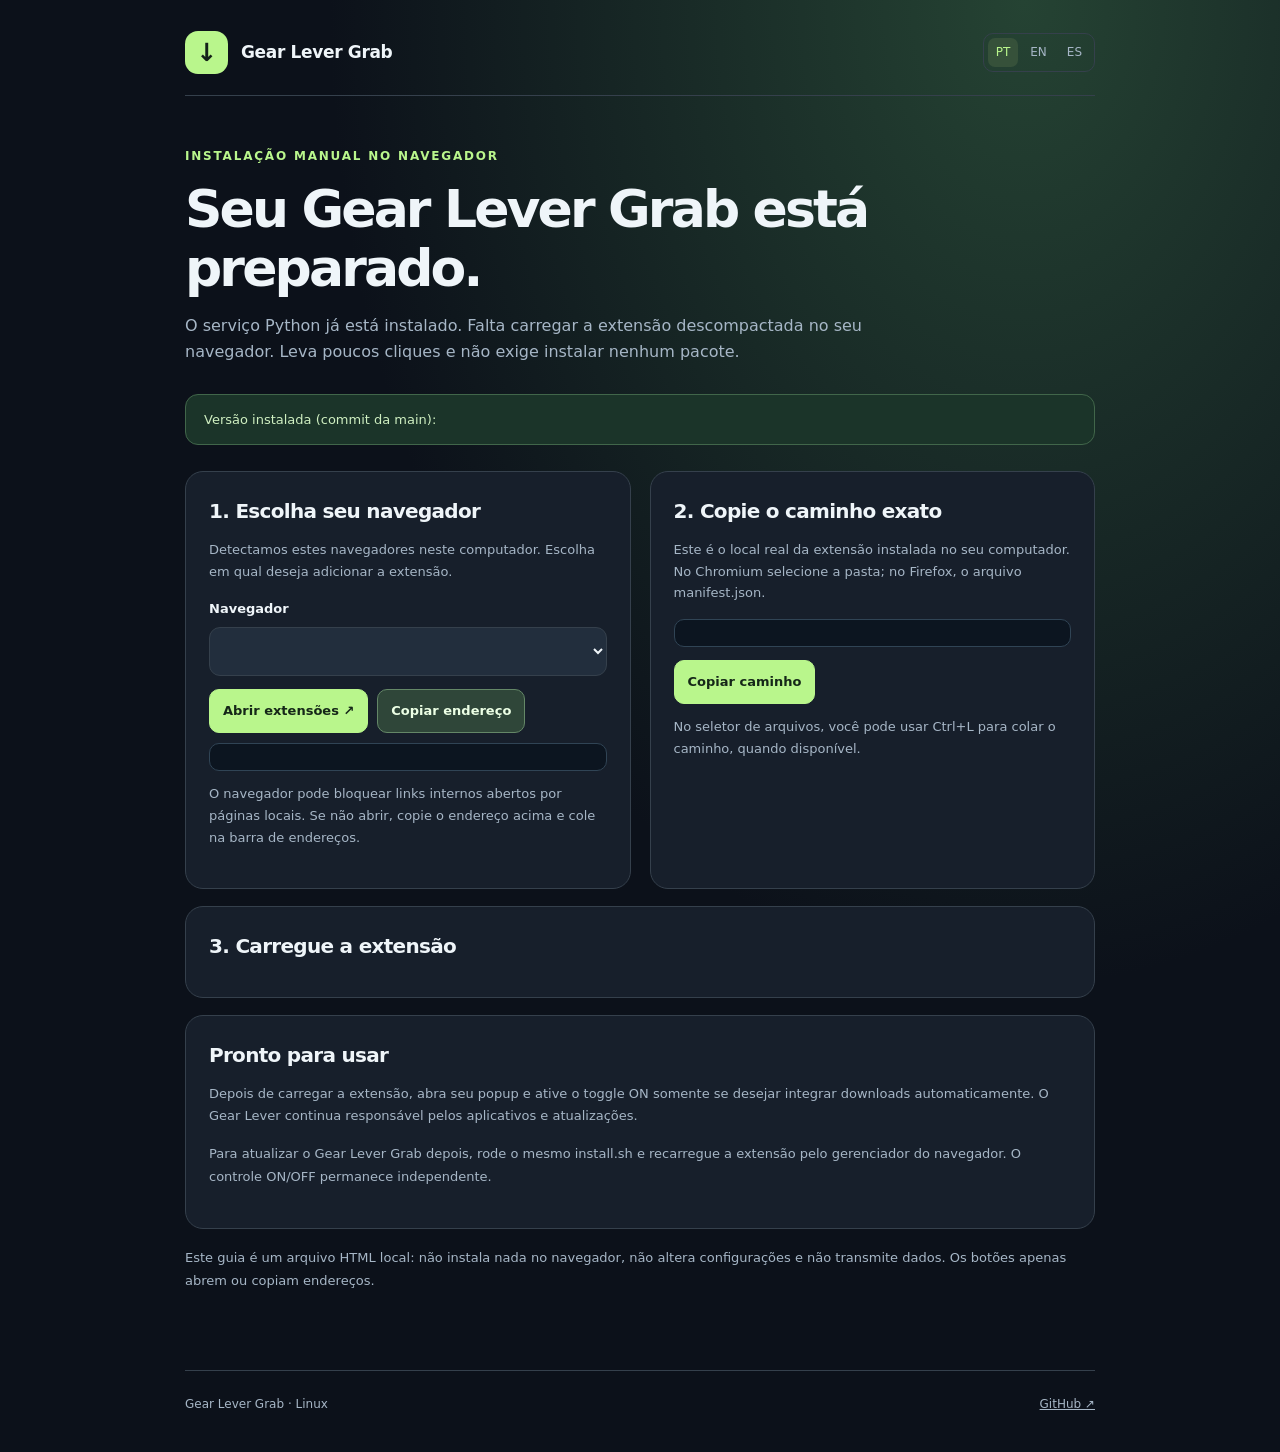
==== scripts/install-guide-template.html @ 5051a0ba "feat(installer): unpacked-only extensions and local multilingual setup guide" ====
<!doctype html>
<html lang="pt-BR">
<head>
  <meta charset="utf-8">
  <meta name="viewport" content="width=device-width,initial-scale=1">
  <meta name="color-scheme" content="dark">
  <title>Gear Lever Grab · Installation Guide</title>
  <style>
    :root {color-scheme:dark;font-family:system-ui,-apple-system,BlinkMacSystemFont,"Segoe UI",sans-serif;--bg:#0c111a;--card:#171f2b;--line:#35404c;--text:#eff5f9;--muted:#a6b6c6;--accent:#b9f68c}
    *{box-sizing:border-box}
    body{margin:0;min-height:100vh;background:radial-gradient(ellipse at 80% 0%,#254333 0%,transparent 48%),var(--bg);color:var(--text);line-height:1.65}
    a{color:inherit}
    button,select{font:inherit}
    button{cursor:pointer}
    button:focus-visible,select:focus-visible,a:focus-visible{outline:3px solid var(--accent);outline-offset:3px}
    .shell{width:min(910px,calc(100% - 36px));margin-inline:auto}
    header{display:flex;align-items:center;justify-content:space-between;gap:16px;padding:31px 0 21px;border-bottom:1px solid var(--line)}
    .brand{display:flex;align-items:center;gap:13px;font-size:17px;font-weight:800;letter-spacing:-.02em}
    .mark{width:43px;height:43px;display:grid;place-items:center;border-radius:13px;background:var(--accent);color:#142119;font-size:25px}
    .lang{display:flex;gap:4px;padding:4px;border:1px solid var(--line);border-radius:10px}
    .lang button{background:transparent;border:0;color:var(--muted);border-radius:7px;font-size:12px;padding:5px 8px}
    .lang button[aria-pressed=true]{background:#36513a;color:var(--accent)}
    main{padding-block:46px 64px}
    .eyebrow{font-size:12px;letter-spacing:.15em;font-weight:900;color:var(--accent);text-transform:uppercase}
    h1{font-size:clamp(32px,5vw,52px);line-height:1.12;letter-spacing:-.055em;margin:12px 0 15px;max-width:690px}
    .lead{max-width:740px;color:var(--muted);font-size:16px;margin-bottom:28px}
    .status{padding:14px 18px;background:#1b3429;border:1px solid #41664a;border-radius:13px;color:#cfefc1;font-size:13px;margin-bottom:26px}
    .grid{display:grid;grid-template-columns:1fr 1fr;gap:19px}
    .panel{border:1px solid var(--line);border-radius:18px;background:var(--card);padding:23px;margin-bottom:17px}
    .panel h2{font-size:20px;letter-spacing:-.035em;margin:0 0 11px}
    .panel p{color:var(--muted);font-size:13px;margin:0 0 16px}
    label{display:block;font-size:13px;font-weight:750;margin-bottom:8px}
    select{width:100%;border-radius:11px;background:#222e3d;border:1px solid var(--line);padding:13px;color:var(--text)}
    .path{background:#0c1520;border:1px solid #304455;padding:13px;line-height:1.65;font-size:12px;font-family:ui-monospace,SFMono-Regular,Consolas,monospace;word-break:break-all;border-radius:10px;color:#d3f7bb;margin-top:10px}
    .btns{display:flex;flex-wrap:wrap;gap:9px;margin-top:13px}
    .btn{display:inline-flex;align-items:center;gap:7px;justify-content:center;text-align:center;border:1px solid #648767;border-radius:10px;padding:10px 13px;font-size:13px;font-weight:750;background:#2f4639;color:#ecffe5;text-decoration:none}
    .btn-primary{background:var(--accent);color:#152718;border-color:var(--accent)}
    .btn:hover{filter:brightness(1.12)}
    .note{font-size:12px;color:var(--muted);line-height:1.7}
    ol{counter-reset:step;padding:0;margin:0;list-style:none}
    ol li{position:relative;padding:0 0 20px 52px;color:var(--muted);font-size:14px}
    ol li:last-child{padding-bottom:2px}
    ol li::before{counter-increment:step;content:counter(step,decimal-leading-zero);position:absolute;left:0;top:0;display:grid;place-items:center;border:1px solid #507153;color:var(--accent);background:#24372c;border-radius:50%;width:36px;height:36px;font-weight:800;font-size:12px}
    ol li strong{color:var(--text);display:block;font-size:14px}
    ol li span{display:block}
    .fineprint{font-size:13px;color:var(--muted);line-height:1.8}
    .fineprint code{color:#d0edb8}
    footer{border-top:1px solid var(--line);padding:24px 0 38px;color:var(--muted);font-size:12px;display:flex;justify-content:space-between;flex-wrap:wrap;gap:16px}
    .sr-only{position:absolute;width:1px;height:1px;padding:0;margin:-1px;overflow:hidden;clip:rect(0,0,0,0);white-space:nowrap;border:0}
    @media(max-width:730px){.grid{grid-template-columns:1fr}main{padding-top:28px}.panel{padding:19px}.lead{font-size:14px}header{padding-top:18px}.btns .btn{flex:1}}
  </style>
</head>
<body>
  <header class="shell">
    <div class="brand"><span class="mark" aria-hidden="true">↓</span>Gear Lever Grab</div>
    <div class="lang" role="group" aria-label="Language">
      <button type="button" data-lang="pt-BR" aria-pressed="true">PT</button>
      <button type="button" data-lang="en" aria-pressed="false">EN</button>
      <button type="button" data-lang="es" aria-pressed="false">ES</button>
    </div>
  </header>
  <main class="shell">
    <span class="eyebrow" data-text="eyebrow">INSTALAÇÃO MANUAL NO NAVEGADOR</span>
    <h1 data-text="title">Seu Gear Lever Grab está preparado.</h1>
    <p class="lead" data-text="intro">O serviço Python já está instalado. Falta carregar a extensão descompactada no seu navegador. Leva poucos cliques e não exige instalar nenhum pacote.</p>
    <div class="status"><span data-text="ready">Versão instalada (commit da main):</span> <strong id="commit"></strong></div>
    <div class="grid">
      <section class="panel">
        <h2 data-text="browserTitle">1. Escolha seu navegador</h2>
        <p data-text="browserIntro">Detectamos estes navegadores neste computador. Escolha em qual deseja adicionar a extensão.</p>
        <label for="browser" data-text="browserLabel">Navegador</label>
        <select id="browser"></select>
        <div class="btns">
          <a href="edge://extensions/" target="_blank" rel="noopener noreferrer" class="btn btn-primary" id="open-browser-page" data-text="openSettings">Abrir extensões ↗</a>
          <button type="button" class="btn" id="copy-url" data-text="copyUrl">Copiar endereço</button>
        </div>
        <div class="path" id="browser-url" aria-label="Extensions page address"></div>
        <p class="note" style="margin-top:12px" data-text="browserNote">O navegador pode bloquear links internos abertos por páginas locais. Se não abrir, copie o endereço acima e cole na barra de endereços.</p>
      </section>
      <section class="panel">
        <h2 data-text="pathTitle">2. Copie o caminho exato</h2>
        <p data-text="pathIntro">Este é o local real da extensão instalada no seu computador. No Chromium selecione a pasta; no Firefox, o arquivo manifest.json.</p>
        <div class="path" id="extension-path" aria-label="Local extension path"></div>
        <div class="btns"><button type="button" class="btn btn-primary" id="copy-path" data-text="copyPath">Copiar caminho</button></div>
        <p class="note" style="margin-top:12px" data-text="pathNote">No seletor de arquivos, você pode usar Ctrl+L para colar o caminho, quando disponível.</p>
      </section>
    </div>
    <section class="panel">
      <h2 data-text="stepsTitle">3. Carregue a extensão</h2>
      <ol id="steps"></ol>
    </section>
    <section class="panel">
      <h2 data-text="nextTitle">Pronto para usar</h2>
      <p data-text="nextText">Depois de carregar a extensão, abra seu popup e ative o toggle ON somente se desejar integrar downloads automaticamente. O Gear Lever continua responsável pelos aplicativos e atualizações.</p>
      <p class="fineprint" data-text="updates">Para atualizar o Gear Lever Grab depois, rode o mesmo install.sh e recarregue a extensão pelo gerenciador do navegador. O controle ON/OFF permanece independente.</p>
    </section>
    <p class="fineprint" data-text="privacy">Este guia é um arquivo HTML local: não instala nada no navegador, não altera configurações e não transmite dados. Os botões apenas abrem ou copiam endereços.</p>
    <p id="copy-status" class="sr-only" role="status" aria-live="polite"></p>
  </main>
  <footer class="shell"><span>Gear Lever Grab · Linux</span><a href="https://github.com/zonaro/gear-lever-grab" target="_blank" rel="noopener noreferrer">GitHub ↗</a></footer>
  <script type="application/json" id="guide-data">__GLG_INSTALLATION_DATA__</script>
  <script>
  (() => {
    "use strict";
    const data = JSON.parse(document.getElementById('guide-data').textContent);
    const $ = id => document.getElementById(id);
    const strings = {
      'pt-BR': {
        eyebrow:'INSTALAÇÃO MANUAL NO NAVEGADOR',title:'Seu Gear Lever Grab está preparado.',
        intro:'O serviço Python já está instalado. Falta carregar a extensão descompactada no navegador. Leva poucos cliques e não exige pacotes adicionais.',
        ready:'Versão instalada (commit da main):',
        browserTitle:'1. Escolha seu navegador',browserIntro:'Navegadores detectados neste computador. Selecione onde deseja carregar a extensão.',browserLabel:'Navegador',
        openSettings:'Abrir extensões ↗',copyUrl:'Copiar endereço',
        browserNote:'Links para páginas internas podem ser bloqueados a partir de arquivos locais. Se não abrir, copie o endereço e cole na barra do navegador.',
        pathTitle:'2. Copie o caminho exato',pathIntro:'O caminho abaixo é absoluto. No Chromium selecione a pasta; no Firefox selecione o arquivo manifest.json.',copyPath:'Copiar caminho',
        pathNote:'No seletor de arquivos, use Ctrl+L para colar o caminho, quando disponível.',
        stepsTitle:'3. Carregue a extensão',nextTitle:'Pronto para usar',
        nextText:'Abra o popup da extensão e ligue o toggle ON somente quando desejar integrar downloads automaticamente. O Gear Lever continua responsável pelos aplicativos.',
        updates:'Para atualizar depois, rode o mesmo install.sh e recarregue a extensão no navegador. O ON/OFF permanece independente.',
        privacy:'Este é um guia HTML local. Ele não instala extensões, não modifica perfis e não envia dados. Botões apenas abrem ou copiam endereços.',
        copied:'Copiado!',selectCopy:'Selecione o texto e pressione Ctrl+C.',
        chromiumSteps:[
          ['Abra a página de extensões.','Use o botão acima ou cole o endereço na barra do navegador.'],
          ['Ative o Modo do desenvolvedor.','Normalmente há um toggle na própria página.'],
          ['Clique em Carregar sem compactação.','Selecione a pasta exata indicada acima.'],
          ['Confirme o carregamento.','Se necessário, habilite a extensão no navegador; a automação de downloads inicia em OFF.']
        ],
        firefoxSteps:[
          ['Abra about:debugging.','Use o botão acima ou cole o endereço na barra do navegador.'],
          ['Selecione Este Firefox.','Clique em Carregar extensão temporária.'],
          ['Selecione o arquivo manifest.json.','Use o caminho exato exibido acima.'],
          ['Confirme a instalação.','Sem assinatura AMO, a extensão temporária precisa ser recarregada ao reiniciar o Firefox.']
        ],
        noBrowser:'Chromium / Edge (manual)',firefoxManual:'Firefox (manual)'
      },
      en: {
        eyebrow:'MANUAL BROWSER INSTALLATION',title:'Gear Lever Grab is ready.',
        intro:'The Python bridge is installed. You only need to load the unpacked extension in your browser. No extension packages or system policy changes.',
        ready:'Installed revision (main commit):',
        browserTitle:'1. Select your browser',browserIntro:'Browsers detected on this computer. Choose where to load the extension.',browserLabel:'Browser',
        openSettings:'Open extensions ↗',copyUrl:'Copy address',
        browserNote:'Browsers may block internal-page links opened from local files. If it fails, copy the address and paste it into the address bar.',
        pathTitle:'2. Copy the exact path',pathIntro:'This is the actual absolute path. Select the directory for Chromium browsers, or manifest.json for Firefox.',copyPath:'Copy path',
        pathNote:'In the file chooser, try Ctrl+L to paste the path when supported.',
        stepsTitle:'3. Load the extension',nextTitle:'Ready to go',
        nextText:'Open the extension popup and turn ON only when you want to integrate downloads automatically. Gear Lever remains responsible for installed apps.',
        updates:'To update later, run the same install.sh and reload the extension in your browser. The ON/OFF setting is independent.',
        privacy:'This local HTML guide does not install extensions, modify browser profiles or send data. Buttons only open or copy addresses.',
        copied:'Copied!',selectCopy:'Select the text and press Ctrl+C.',
        chromiumSteps:[
          ['Open your browser extensions page.','Use the button above, or paste the URL into the address bar.'],
          ['Enable Developer mode.','There is usually a toggle on the extensions page.'],
          ['Click Load unpacked.','Select the exact directory shown above.'],
          ['Confirm the installation.','Enable the extension if required; download automation stays OFF until you enable it.']
        ],
        firefoxSteps:[
          ['Open about:debugging.','Use the button or paste the address into the URL bar.'],
          ['Choose This Firefox.','Click Load Temporary Add-on.'],
          ['Select manifest.json.','Choose the exact file shown above.'],
          ['Confirm installation.','Unsigned temporary add-ons must be reloaded after Firefox restarts.']
        ],
        noBrowser:'Chromium / Edge (manual)',firefoxManual:'Firefox (manual)'
      },
      es: {
        eyebrow:'INSTALACIÓN MANUAL EN EL NAVEGADOR',title:'Gear Lever Grab está preparado.',
        intro:'El servicio Python ya está instalado. Solo falta cargar la extensión descomprimida. No se requieren paquetes ni cambios en las políticas del navegador.',
        ready:'Versión instalada (commit de main):',
        browserTitle:'1. Elige tu navegador',browserIntro:'Navegadores detectados en este equipo. Elige dónde cargar la extensión.',browserLabel:'Navegador',
        openSettings:'Abrir extensiones ↗',copyUrl:'Copiar dirección',
        browserNote:'Los navegadores pueden bloquear enlaces internos desde archivos locales. Si falla, copia la dirección y pégala en la barra del navegador.',
        pathTitle:'2. Copia la ruta exacta',pathIntro:'Esta es la ruta absoluta real. En Chromium selecciona la carpeta; en Firefox, el archivo manifest.json.',copyPath:'Copiar ruta',
        pathNote:'En el selector de archivos prueba Ctrl+L para pegar la ruta, cuando sea posible.',
        stepsTitle:'3. Carga la extensión',nextTitle:'Listo para usar',
        nextText:'Abre la extensión y activa ON solo cuando quieras integrar descargas automáticamente. Gear Lever sigue gestionando las aplicaciones.',
        updates:'Para actualizar, ejecuta el mismo install.sh y recarga la extensión en el navegador. El ON/OFF es independiente.',
        privacy:'Esta guía HTML local no instala extensiones, no modifica perfiles ni envía datos. Los botones solo abren o copian direcciones.',
        copied:'¡Copiado!',selectCopy:'Selecciona el texto y presiona Ctrl+C.',
        chromiumSteps:[
          ['Abre la página de extensiones.','Utiliza el botón o pega la dirección en la barra del navegador.'],
          ['Activa el modo desarrollador.','Normalmente existe un interruptor en la página.'],
          ['Haz clic en Cargar descomprimida.','Selecciona la carpeta exacta indicada arriba.'],
          ['Confirma la instalación.','Habilita la extensión si es necesario; la automatización sigue OFF hasta que la actives.']
        ],
        firefoxSteps:[
          ['Abre about:debugging.','Utiliza el botón o pega la dirección en la barra.'],
          ['Selecciona Este Firefox.','Haz clic en Cargar complemento temporal.'],
          ['Selecciona manifest.json.','Utiliza la ruta exacta indicada arriba.'],
          ['Confirma la instalación.','Los complementos temporales sin firma deben cargarse nuevamente al reiniciar Firefox.']
        ],
        noBrowser:'Chromium / Edge (manual)',firefoxManual:'Firefox (manual)'
      }
    };
    const browserSelect = $('browser');
    const detected = data.browsers || [];
    const browsers = detected.length ? detected : [
      {name:'Microsoft Edge', family:'chromium', url:'edge://extensions/'},
      {name:'Google Chrome', family:'chromium', url:'chrome://extensions/'},
      {name:'Firefox', family:'firefox', url:'about:debugging#/runtime/this-firefox'}
    ];
    for (const entry of browsers) {
      const option = document.createElement('option');
      option.value = String(browserSelect.options.length);
      option.textContent = entry.name;
      browserSelect.append(option);
    }
    const initialLocale = (navigator.language || '').toLowerCase();
    let locale = initialLocale.startsWith('es') ? 'es' : initialLocale.startsWith('en') ? 'en' : 'pt-BR';
    const txt = key => strings[locale][key];
    $('commit').textContent = data.commit.slice(0,12);
    $('commit').title = data.commit;

    function display() {
      document.documentElement.lang = locale;
      document.title = 'Gear Lever Grab · ' + txt('stepsTitle');
      document.querySelectorAll('[data-text]').forEach(element => {
        element.textContent = txt(element.dataset.text);
      });
      document.querySelectorAll('[data-lang]').forEach(button => {
        button.setAttribute('aria-pressed', String(button.dataset.lang === locale));
      });
      const current = browsers[Number(browserSelect.value) || 0];
      const isFirefox = current.family === 'firefox';
      $('browser-url').textContent = current.url;
      $('open-browser-page').href = current.url;
      $('extension-path').textContent = isFirefox ? data.firefoxPath : data.chromiumPath;
      const list = $('steps');
      list.replaceChildren();
      for (const [head,body] of (isFirefox ? txt('firefoxSteps') : txt('chromiumSteps'))) {
        const li = document.createElement('li');
        const title = document.createElement('strong');
        title.textContent = head;
        const details = document.createElement('span');
        details.textContent = body;
        li.append(title,details);
        list.append(li);
      }
    }
    function legacyCopy(text) {
      const field = document.createElement('textarea');
      field.value = text;
      field.setAttribute('readonly','');
      field.style.position = 'fixed';
      field.style.opacity = '0';
      document.body.append(field);
      field.select();
      let ok = false;
      try { ok = document.execCommand('copy'); } catch {}
      field.remove();
      return ok;
    }
    async function copy(text) {
      let success = false;
      try {
        if (navigator.clipboard && navigator.clipboard.writeText) {
          await navigator.clipboard.writeText(text);
          success = true;
        }
      } catch {}
      if (!success) success = legacyCopy(text);
      $('copy-status').textContent = success ? txt('copied') : txt('selectCopy');
      if (!success) {
        const pre = text === $('browser-url').textContent ? $('browser-url') : $('extension-path');
        const range = document.createRange();
        range.selectNodeContents(pre);
        const selection = window.getSelection();
        if (selection) {selection.removeAllRanges();selection.addRange(range);}
      }
    }
    browserSelect.addEventListener('change', display);
    document.querySelectorAll('[data-lang]').forEach(button =>
      button.addEventListener('click', () => {locale=button.dataset.lang;display();})
    );
    $('copy-path').addEventListener('click', () => copy($('extension-path').textContent));
    $('copy-url').addEventListener('click', () => copy($('browser-url').textContent));
    display();
  })();
  </script>
</body>
</html>
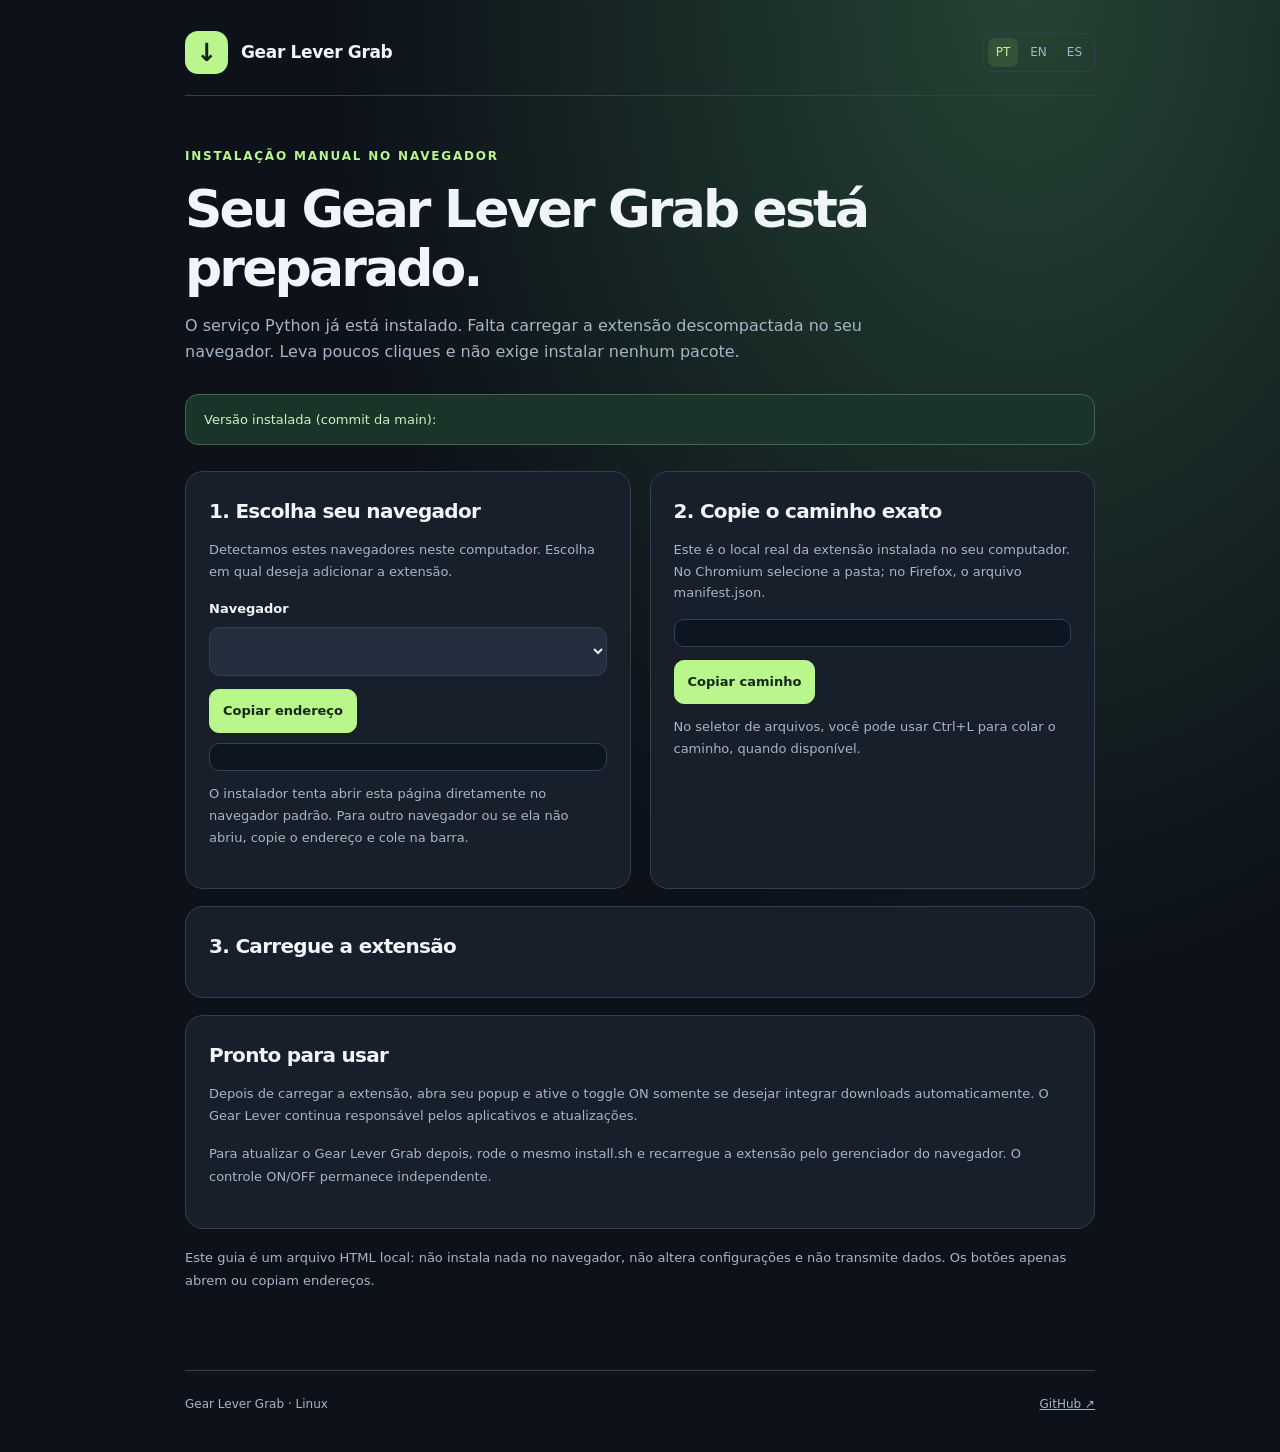
==== commit e7d77797: "fix(installer): open browser extension settings directly via browser executable" ====
--- a/scripts/install-guide-template.html
+++ b/scripts/install-guide-template.html
@@ -71,11 +71,10 @@
         <label for="browser" data-text="browserLabel">Navegador</label>
         <select id="browser"></select>
         <div class="btns">
-          <a href="edge://extensions/" target="_blank" rel="noopener noreferrer" class="btn btn-primary" id="open-browser-page" data-text="openSettings">Abrir extensões ↗</a>
-          <button type="button" class="btn" id="copy-url" data-text="copyUrl">Copiar endereço</button>
+          <button type="button" class="btn btn-primary" id="copy-url" data-text="copyUrl">Copiar endereço</button>
         </div>
         <div class="path" id="browser-url" aria-label="Extensions page address"></div>
-        <p class="note" style="margin-top:12px" data-text="browserNote">O navegador pode bloquear links internos abertos por páginas locais. Se não abrir, copie o endereço acima e cole na barra de endereços.</p>
+        <p class="note" style="margin-top:12px" data-text="browserNote">O instalador tenta abrir esta página diretamente no navegador padrão. Para outro navegador ou se ela não abriu, copie o endereço e cole na barra.</p>
       </section>
       <section class="panel">
         <h2 data-text="pathTitle">2. Copie o caminho exato</h2>
@@ -111,22 +110,22 @@
         ready:'Versão instalada (commit da main):',
         browserTitle:'1. Escolha seu navegador',browserIntro:'Navegadores detectados neste computador. Selecione onde deseja carregar a extensão.',browserLabel:'Navegador',
         openSettings:'Abrir extensões ↗',copyUrl:'Copiar endereço',
-        browserNote:'Links para páginas internas podem ser bloqueados a partir de arquivos locais. Se não abrir, copie o endereço e cole na barra do navegador.',
+        browserNote:'O instalador tenta abrir a página de extensões diretamente no navegador padrão. Para outro navegador, copie o endereço e cole na barra.',
         pathTitle:'2. Copie o caminho exato',pathIntro:'O caminho abaixo é absoluto. No Chromium selecione a pasta; no Firefox selecione o arquivo manifest.json.',copyPath:'Copiar caminho',
         pathNote:'No seletor de arquivos, use Ctrl+L para colar o caminho, quando disponível.',
         stepsTitle:'3. Carregue a extensão',nextTitle:'Pronto para usar',
         nextText:'Abra o popup da extensão e ligue o toggle ON somente quando desejar integrar downloads automaticamente. O Gear Lever continua responsável pelos aplicativos.',
         updates:'Para atualizar depois, rode o mesmo install.sh e recarregue a extensão no navegador. O ON/OFF permanece independente.',
-        privacy:'Este é um guia HTML local. Ele não instala extensões, não modifica perfis e não envia dados. Botões apenas abrem ou copiam endereços.',
+        privacy:'Este é um guia HTML local. Ele não instala extensões, não modifica perfis e não envia dados. Os botões apenas copiam endereços.',
         copied:'Copiado!',selectCopy:'Selecione o texto e pressione Ctrl+C.',
         chromiumSteps:[
-          ['Abra a página de extensões.','Use o botão acima ou cole o endereço na barra do navegador.'],
+          ['Abra a página de extensões.','O instalador tenta abri-la diretamente. Caso necessário, cole o endereço na barra do navegador.'],
           ['Ative o Modo do desenvolvedor.','Normalmente há um toggle na própria página.'],
           ['Clique em Carregar sem compactação.','Selecione a pasta exata indicada acima.'],
           ['Confirme o carregamento.','Se necessário, habilite a extensão no navegador; a automação de downloads inicia em OFF.']
         ],
         firefoxSteps:[
-          ['Abra about:debugging.','Use o botão acima ou cole o endereço na barra do navegador.'],
+          ['Abra about:debugging.','O instalador tenta abri-la diretamente. Caso necessário, cole o endereço na barra do navegador.'],
           ['Selecione Este Firefox.','Clique em Carregar extensão temporária.'],
           ['Selecione o arquivo manifest.json.','Use o caminho exato exibido acima.'],
           ['Confirme a instalação.','Sem assinatura AMO, a extensão temporária precisa ser recarregada ao reiniciar o Firefox.']
@@ -139,22 +138,22 @@
         ready:'Installed revision (main commit):',
         browserTitle:'1. Select your browser',browserIntro:'Browsers detected on this computer. Choose where to load the extension.',browserLabel:'Browser',
         openSettings:'Open extensions ↗',copyUrl:'Copy address',
-        browserNote:'Browsers may block internal-page links opened from local files. If it fails, copy the address and paste it into the address bar.',
+        browserNote:'The installer opens the extensions page directly in your default browser. For another browser, copy the address into its address bar.',
         pathTitle:'2. Copy the exact path',pathIntro:'This is the actual absolute path. Select the directory for Chromium browsers, or manifest.json for Firefox.',copyPath:'Copy path',
         pathNote:'In the file chooser, try Ctrl+L to paste the path when supported.',
         stepsTitle:'3. Load the extension',nextTitle:'Ready to go',
         nextText:'Open the extension popup and turn ON only when you want to integrate downloads automatically. Gear Lever remains responsible for installed apps.',
         updates:'To update later, run the same install.sh and reload the extension in your browser. The ON/OFF setting is independent.',
-        privacy:'This local HTML guide does not install extensions, modify browser profiles or send data. Buttons only open or copy addresses.',
+        privacy:'This local HTML guide does not install extensions, modify browser profiles or send data. Buttons only copy addresses.',
         copied:'Copied!',selectCopy:'Select the text and press Ctrl+C.',
         chromiumSteps:[
-          ['Open your browser extensions page.','Use the button above, or paste the URL into the address bar.'],
+          ['Open your browser extensions page.','The installer opens it directly. Otherwise, paste the URL into the address bar.'],
           ['Enable Developer mode.','There is usually a toggle on the extensions page.'],
           ['Click Load unpacked.','Select the exact directory shown above.'],
           ['Confirm the installation.','Enable the extension if required; download automation stays OFF until you enable it.']
         ],
         firefoxSteps:[
-          ['Open about:debugging.','Use the button or paste the address into the URL bar.'],
+          ['Open about:debugging.','The installer opens it directly. Otherwise, paste the address into the URL bar.'],
           ['Choose This Firefox.','Click Load Temporary Add-on.'],
           ['Select manifest.json.','Choose the exact file shown above.'],
           ['Confirm installation.','Unsigned temporary add-ons must be reloaded after Firefox restarts.']
@@ -167,22 +166,22 @@
         ready:'Versión instalada (commit de main):',
         browserTitle:'1. Elige tu navegador',browserIntro:'Navegadores detectados en este equipo. Elige dónde cargar la extensión.',browserLabel:'Navegador',
         openSettings:'Abrir extensiones ↗',copyUrl:'Copiar dirección',
-        browserNote:'Los navegadores pueden bloquear enlaces internos desde archivos locales. Si falla, copia la dirección y pégala en la barra del navegador.',
+        browserNote:'El instalador abre la página de extensiones directamente en el navegador predeterminado. Para otro navegador, copia la dirección en su barra.',
         pathTitle:'2. Copia la ruta exacta',pathIntro:'Esta es la ruta absoluta real. En Chromium selecciona la carpeta; en Firefox, el archivo manifest.json.',copyPath:'Copiar ruta',
         pathNote:'En el selector de archivos prueba Ctrl+L para pegar la ruta, cuando sea posible.',
         stepsTitle:'3. Carga la extensión',nextTitle:'Listo para usar',
         nextText:'Abre la extensión y activa ON solo cuando quieras integrar descargas automáticamente. Gear Lever sigue gestionando las aplicaciones.',
         updates:'Para actualizar, ejecuta el mismo install.sh y recarga la extensión en el navegador. El ON/OFF es independiente.',
-        privacy:'Esta guía HTML local no instala extensiones, no modifica perfiles ni envía datos. Los botones solo abren o copian direcciones.',
+        privacy:'Esta guía HTML local no instala extensiones, no modifica perfiles ni envía datos. Los botones solo copian direcciones.',
         copied:'¡Copiado!',selectCopy:'Selecciona el texto y presiona Ctrl+C.',
         chromiumSteps:[
-          ['Abre la página de extensiones.','Utiliza el botón o pega la dirección en la barra del navegador.'],
+          ['Abre la página de extensiones.','El instalador intenta abrirla directamente. Si hace falta, pega la dirección en la barra.'],
           ['Activa el modo desarrollador.','Normalmente existe un interruptor en la página.'],
           ['Haz clic en Cargar descomprimida.','Selecciona la carpeta exacta indicada arriba.'],
           ['Confirma la instalación.','Habilita la extensión si es necesario; la automatización sigue OFF hasta que la actives.']
         ],
         firefoxSteps:[
-          ['Abre about:debugging.','Utiliza el botón o pega la dirección en la barra.'],
+          ['Abre about:debugging.','El instalador intenta abrirla directamente. Si hace falta, pega la dirección en la barra.'],
           ['Selecciona Este Firefox.','Haz clic en Cargar complemento temporal.'],
           ['Selecciona manifest.json.','Utiliza la ruta exacta indicada arriba.'],
           ['Confirma la instalación.','Los complementos temporales sin firma deben cargarse nuevamente al reiniciar Firefox.']
@@ -221,7 +220,6 @@
       const current = browsers[Number(browserSelect.value) || 0];
       const isFirefox = current.family === 'firefox';
       $('browser-url').textContent = current.url;
-      $('open-browser-page').href = current.url;
       $('extension-path').textContent = isFirefox ? data.firefoxPath : data.chromiumPath;
       const list = $('steps');
       list.replaceChildren();
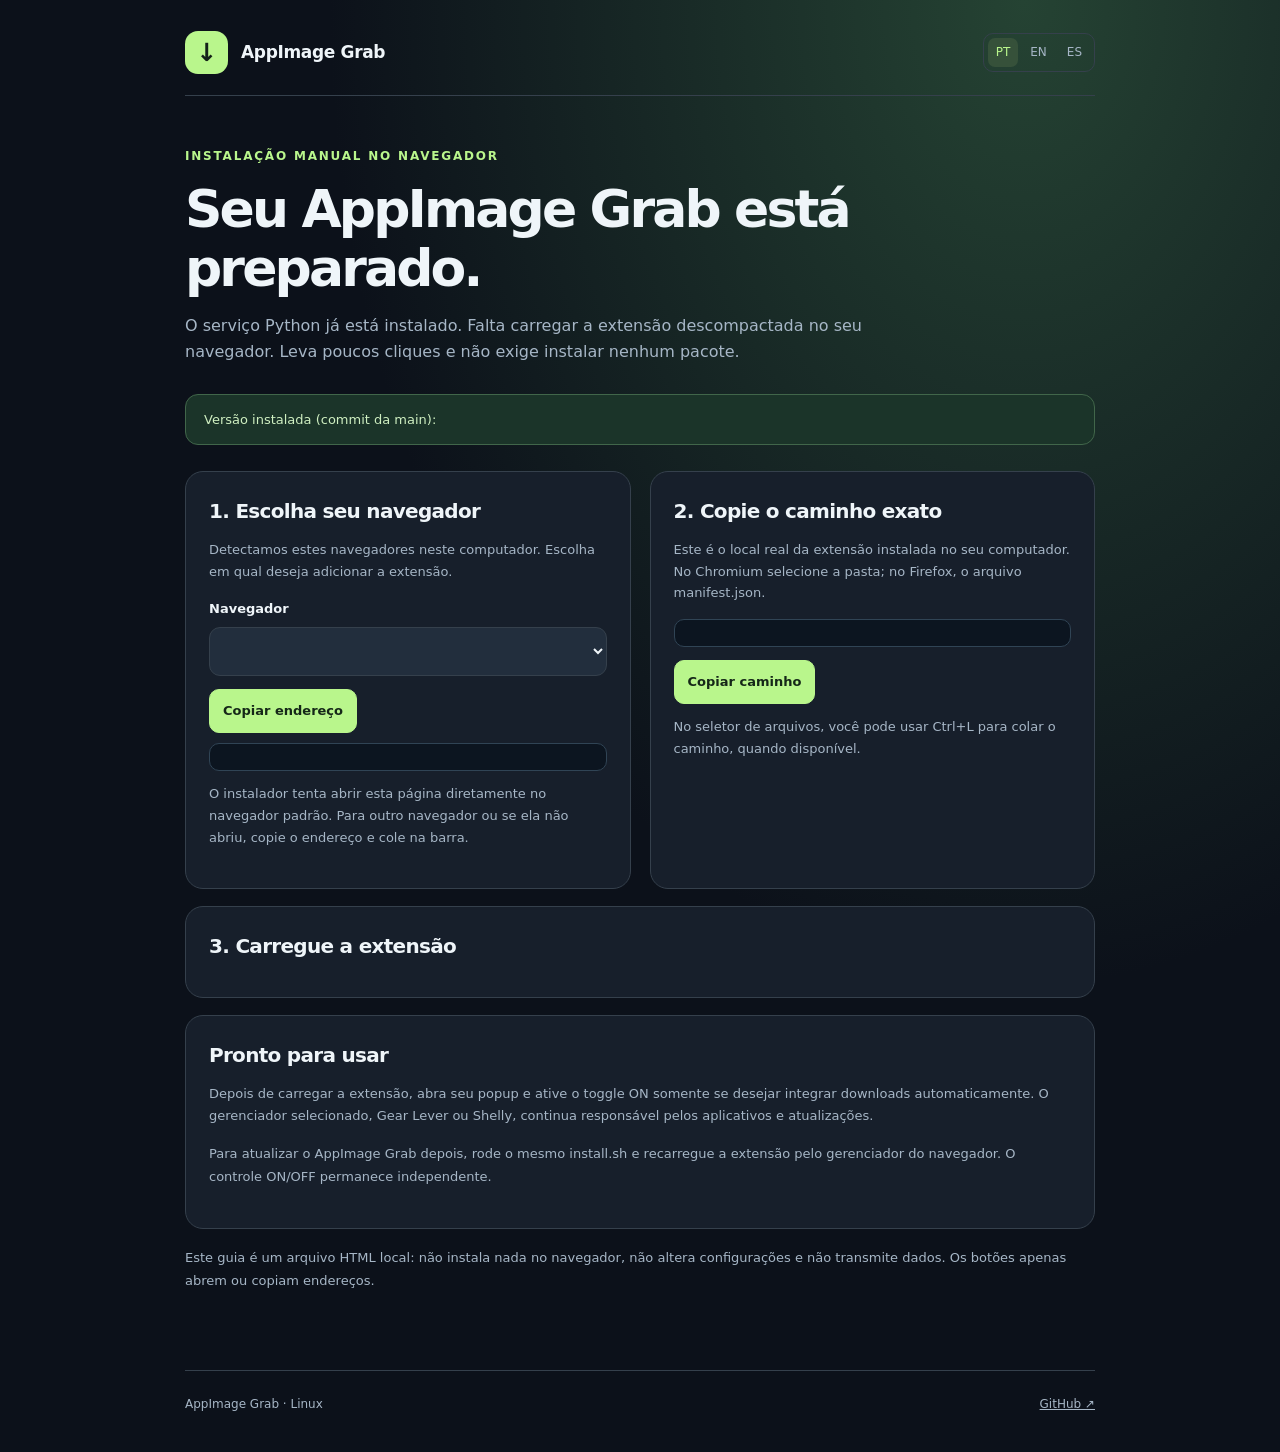
==== commit d479ba71: "feat: rebrand as AppImage Grab with new extension identity and Shelly backend" ====
--- a/scripts/install-guide-template.html
+++ b/scripts/install-guide-template.html
@@ -4,7 +4,7 @@
   <meta charset="utf-8">
   <meta name="viewport" content="width=device-width,initial-scale=1">
   <meta name="color-scheme" content="dark">
-  <title>Gear Lever Grab · Installation Guide</title>
+  <title>AppImage Grab · Installation Guide</title>
   <style>
     :root {color-scheme:dark;font-family:system-ui,-apple-system,BlinkMacSystemFont,"Segoe UI",sans-serif;--bg:#0c111a;--card:#171f2b;--line:#35404c;--text:#eff5f9;--muted:#a6b6c6;--accent:#b9f68c}
     *{box-sizing:border-box}
@@ -52,7 +52,7 @@
 </head>
 <body>
   <header class="shell">
-    <div class="brand"><span class="mark" aria-hidden="true">↓</span>Gear Lever Grab</div>
+    <div class="brand"><span class="mark" aria-hidden="true">↓</span>AppImage Grab</div>
     <div class="lang" role="group" aria-label="Language">
       <button type="button" data-lang="pt-BR" aria-pressed="true">PT</button>
       <button type="button" data-lang="en" aria-pressed="false">EN</button>
@@ -61,7 +61,7 @@
   </header>
   <main class="shell">
     <span class="eyebrow" data-text="eyebrow">INSTALAÇÃO MANUAL NO NAVEGADOR</span>
-    <h1 data-text="title">Seu Gear Lever Grab está preparado.</h1>
+    <h1 data-text="title">Seu AppImage Grab está preparado.</h1>
     <p class="lead" data-text="intro">O serviço Python já está instalado. Falta carregar a extensão descompactada no seu navegador. Leva poucos cliques e não exige instalar nenhum pacote.</p>
     <div class="status"><span data-text="ready">Versão instalada (commit da main):</span> <strong id="commit"></strong></div>
     <div class="grid">
@@ -90,14 +90,14 @@
     </section>
     <section class="panel">
       <h2 data-text="nextTitle">Pronto para usar</h2>
-      <p data-text="nextText">Depois de carregar a extensão, abra seu popup e ative o toggle ON somente se desejar integrar downloads automaticamente. O Gear Lever continua responsável pelos aplicativos e atualizações.</p>
-      <p class="fineprint" data-text="updates">Para atualizar o Gear Lever Grab depois, rode o mesmo install.sh e recarregue a extensão pelo gerenciador do navegador. O controle ON/OFF permanece independente.</p>
+      <p data-text="nextText">Depois de carregar a extensão, abra seu popup e ative o toggle ON somente se desejar integrar downloads automaticamente. O gerenciador selecionado, Gear Lever ou Shelly, continua responsável pelos aplicativos e atualizações.</p>
+      <p class="fineprint" data-text="updates">Para atualizar o AppImage Grab depois, rode o mesmo install.sh e recarregue a extensão pelo gerenciador do navegador. O controle ON/OFF permanece independente.</p>
     </section>
     <p class="fineprint" data-text="privacy">Este guia é um arquivo HTML local: não instala nada no navegador, não altera configurações e não transmite dados. Os botões apenas abrem ou copiam endereços.</p>
     <p id="copy-status" class="sr-only" role="status" aria-live="polite"></p>
   </main>
-  <footer class="shell"><span>Gear Lever Grab · Linux</span><a href="https://github.com/zonaro/gear-lever-grab" target="_blank" rel="noopener noreferrer">GitHub ↗</a></footer>
-  <script type="application/json" id="guide-data">__GLG_INSTALLATION_DATA__</script>
+  <footer class="shell"><span>AppImage Grab · Linux</span><a href="https://github.com/zonaro/AppImage-Grab" target="_blank" rel="noopener noreferrer">GitHub ↗</a></footer>
+  <script type="application/json" id="guide-data">__AIG_INSTALLATION_DATA__</script>
   <script>
   (() => {
     "use strict";
@@ -105,7 +105,7 @@
     const $ = id => document.getElementById(id);
     const strings = {
       'pt-BR': {
-        eyebrow:'INSTALAÇÃO MANUAL NO NAVEGADOR',title:'Seu Gear Lever Grab está preparado.',
+        eyebrow:'INSTALAÇÃO MANUAL NO NAVEGADOR',title:'Seu AppImage Grab está preparado.',
         intro:'O serviço Python já está instalado. Falta carregar a extensão descompactada no navegador. Leva poucos cliques e não exige pacotes adicionais.',
         ready:'Versão instalada (commit da main):',
         browserTitle:'1. Escolha seu navegador',browserIntro:'Navegadores detectados neste computador. Selecione onde deseja carregar a extensão.',browserLabel:'Navegador',
@@ -133,7 +133,7 @@
         noBrowser:'Chromium / Edge (manual)',firefoxManual:'Firefox (manual)'
       },
       en: {
-        eyebrow:'MANUAL BROWSER INSTALLATION',title:'Gear Lever Grab is ready.',
+        eyebrow:'MANUAL BROWSER INSTALLATION',title:'AppImage Grab is ready.',
         intro:'The Python bridge is installed. You only need to load the unpacked extension in your browser. No extension packages or system policy changes.',
         ready:'Installed revision (main commit):',
         browserTitle:'1. Select your browser',browserIntro:'Browsers detected on this computer. Choose where to load the extension.',browserLabel:'Browser',
@@ -142,7 +142,7 @@
         pathTitle:'2. Copy the exact path',pathIntro:'This is the actual absolute path. Select the directory for Chromium browsers, or manifest.json for Firefox.',copyPath:'Copy path',
         pathNote:'In the file chooser, try Ctrl+L to paste the path when supported.',
         stepsTitle:'3. Load the extension',nextTitle:'Ready to go',
-        nextText:'Open the extension popup and turn ON only when you want to integrate downloads automatically. Gear Lever remains responsible for installed apps.',
+        nextText:'Open the extension popup and turn ON only when you want to integrate downloads automatically. Your selected manager, Gear Lever or Shelly, remains responsible for installed apps.',
         updates:'To update later, run the same install.sh and reload the extension in your browser. The ON/OFF setting is independent.',
         privacy:'This local HTML guide does not install extensions, modify browser profiles or send data. Buttons only copy addresses.',
         copied:'Copied!',selectCopy:'Select the text and press Ctrl+C.',
@@ -161,7 +161,7 @@
         noBrowser:'Chromium / Edge (manual)',firefoxManual:'Firefox (manual)'
       },
       es: {
-        eyebrow:'INSTALACIÓN MANUAL EN EL NAVEGADOR',title:'Gear Lever Grab está preparado.',
+        eyebrow:'INSTALACIÓN MANUAL EN EL NAVEGADOR',title:'AppImage Grab está preparado.',
         intro:'El servicio Python ya está instalado. Solo falta cargar la extensión descomprimida. No se requieren paquetes ni cambios en las políticas del navegador.',
         ready:'Versión instalada (commit de main):',
         browserTitle:'1. Elige tu navegador',browserIntro:'Navegadores detectados en este equipo. Elige dónde cargar la extensión.',browserLabel:'Navegador',
@@ -170,7 +170,7 @@
         pathTitle:'2. Copia la ruta exacta',pathIntro:'Esta es la ruta absoluta real. En Chromium selecciona la carpeta; en Firefox, el archivo manifest.json.',copyPath:'Copiar ruta',
         pathNote:'En el selector de archivos prueba Ctrl+L para pegar la ruta, cuando sea posible.',
         stepsTitle:'3. Carga la extensión',nextTitle:'Listo para usar',
-        nextText:'Abre la extensión y activa ON solo cuando quieras integrar descargas automáticamente. Gear Lever sigue gestionando las aplicaciones.',
+        nextText:'Abre la extensión y activa ON solo cuando quieras integrar descargas automáticamente. Tu gestor seleccionado, Gear Lever o Shelly, sigue gestionando las aplicaciones.',
         updates:'Para actualizar, ejecuta el mismo install.sh y recarga la extensión en el navegador. El ON/OFF es independiente.',
         privacy:'Esta guía HTML local no instala extensiones, no modifica perfiles ni envía datos. Los botones solo copian direcciones.',
         copied:'¡Copiado!',selectCopy:'Selecciona el texto y presiona Ctrl+C.',
@@ -210,7 +210,7 @@
 
     function display() {
       document.documentElement.lang = locale;
-      document.title = 'Gear Lever Grab · ' + txt('stepsTitle');
+      document.title = 'AppImage Grab · ' + txt('stepsTitle');
       document.querySelectorAll('[data-text]').forEach(element => {
         element.textContent = txt(element.dataset.text);
       });
